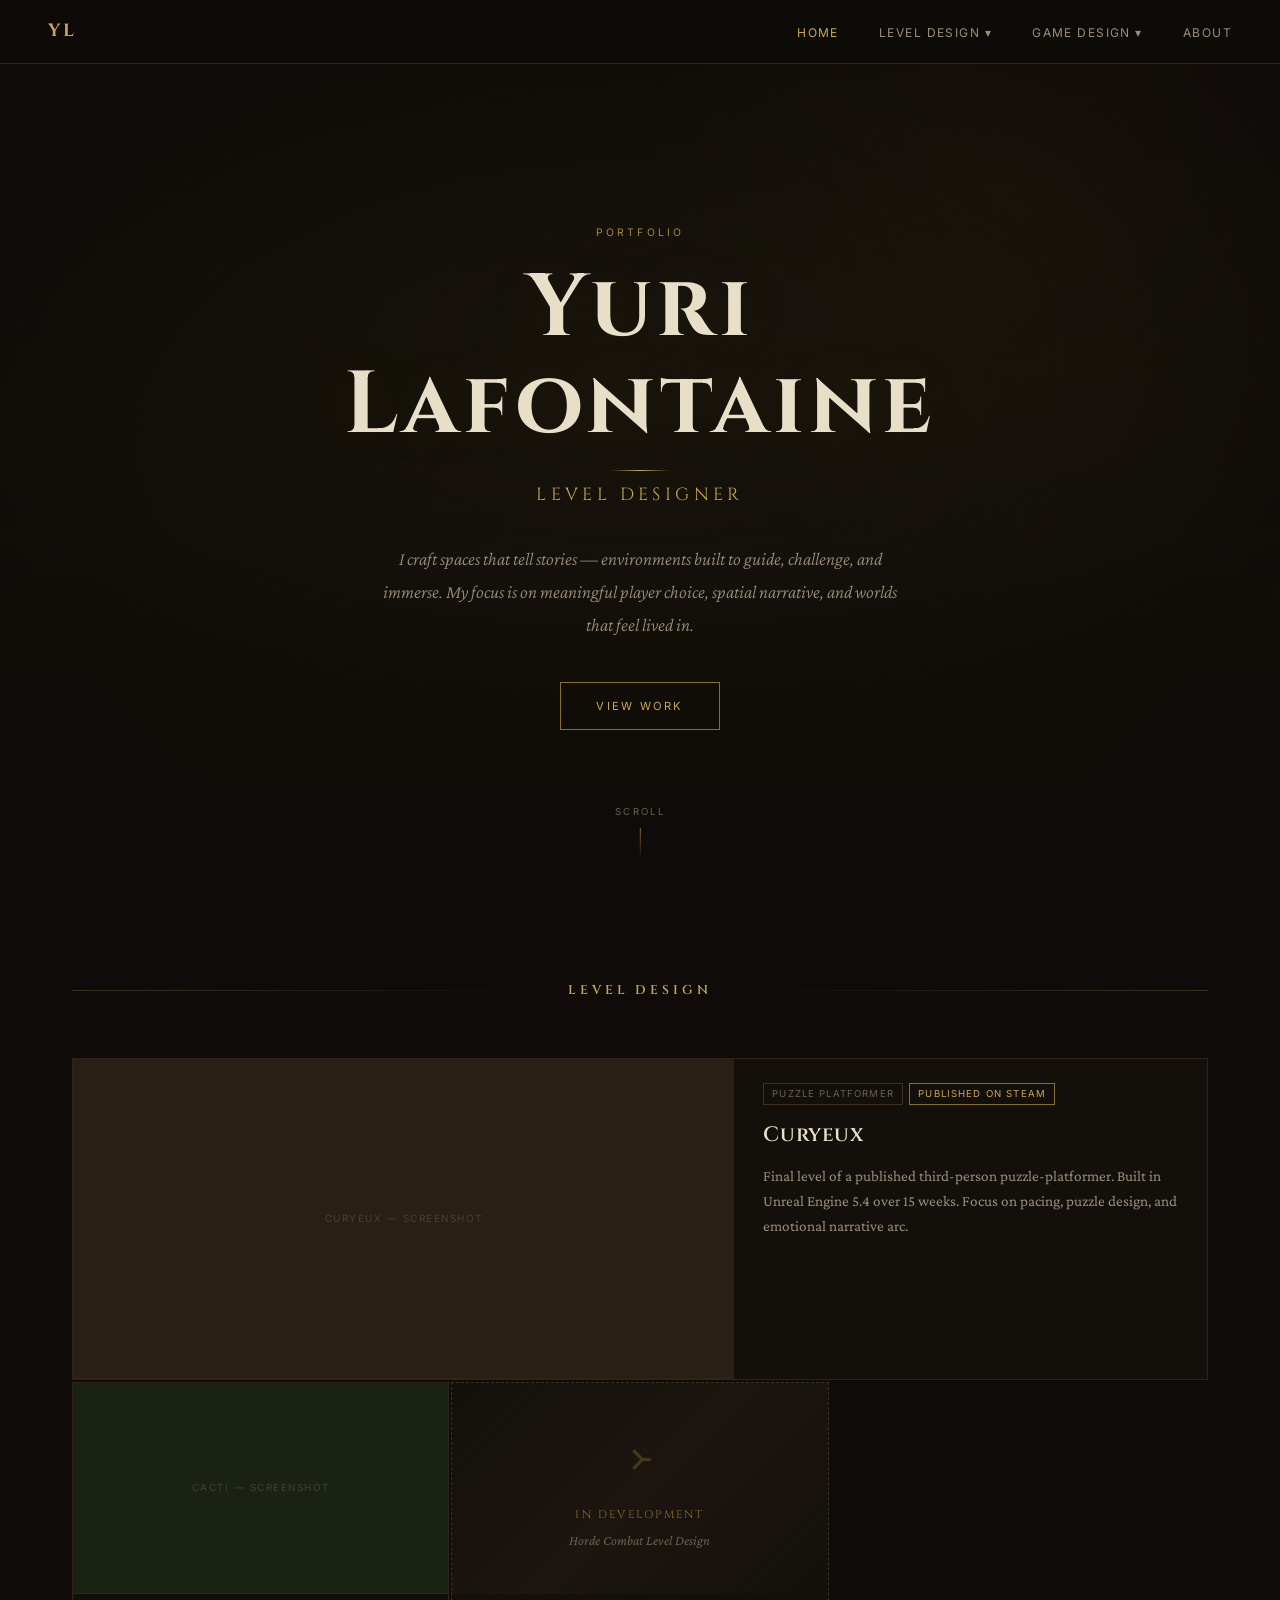
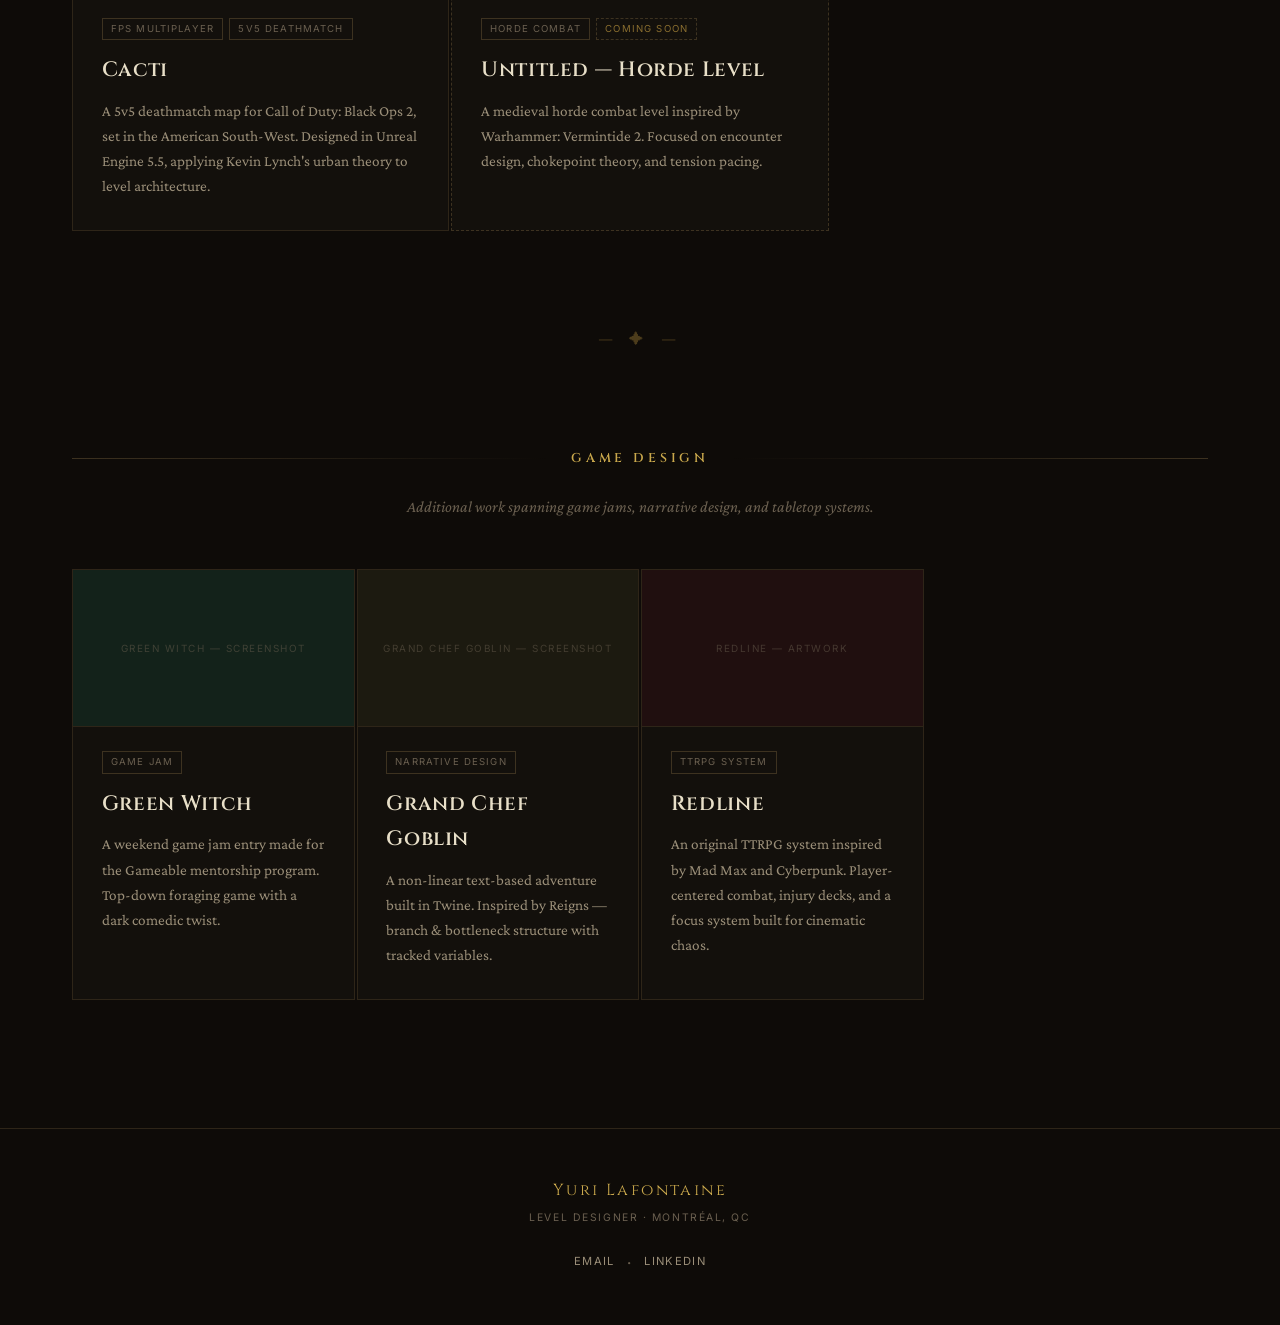
==== index.html @ 0c96fd13 "initial portfolio" ====
<!DOCTYPE html>
<html lang="en">
<head>
  <meta charset="UTF-8" />
  <meta name="viewport" content="width=device-width, initial-scale=1.0"/>
  <title>Yuri Lafontaine — Level Designer</title>
  <link rel="preconnect" href="https://fonts.googleapis.com">
  <link rel="preconnect" href="https://fonts.gstatic.com" crossorigin>
  <link href="https://fonts.googleapis.com/css2?family=Cinzel:wght@400;600;700&family=Crimson+Pro:ital,wght@0,300;0,400;0,600;1,300;1,400&family=Inter:wght@300;400&display=swap" rel="stylesheet">
  <link rel="stylesheet" href="style.css">
</head>
<body>

  <!-- NAV -->
  <nav class="nav">
    <a href="index.html" class="nav-logo">YL</a>
    <ul class="nav-links">
      <li><a href="index.html" class="active">Home</a></li>
      <li class="nav-dropdown">
        <a href="#">Level Design ▾</a>
        <ul class="dropdown-menu">
          <li><a href="curyeux.html">Curyeux</a></li>
          <li><a href="cacti.html">Cacti</a></li>
          <li><a href="coming-soon.html" class="coming-soon-link">Untitled Project <span class="badge">Soon</span></a></li>
        </ul>
      </li>
      <li class="nav-dropdown">
        <a href="#">Game Design ▾</a>
        <ul class="dropdown-menu">
          <li><a href="green-witch.html">Green Witch</a></li>
          <li><a href="grand-chef-goblin.html">Grand Chef Goblin</a></li>
          <li><a href="redline.html">Redline</a></li>
        </ul>
      </li>
      <li><a href="about.html">About</a></li>
    </ul>
    <button class="nav-toggle" id="navToggle">☰</button>
  </nav>

  <!-- HERO -->
  <header class="hero">
    <div class="hero-bg"></div>
    <div class="parchment-overlay"></div>
    <div class="hero-content">
      <p class="hero-eyebrow">Portfolio</p>
      <h1 class="hero-name">Yuri Lafontaine</h1>
      <p class="hero-title">Level Designer</p>
      <p class="hero-bio">I craft spaces that tell stories — environments built to guide, challenge, and immerse. My focus is on meaningful player choice, spatial narrative, and worlds that feel lived in.</p>
      <a href="#level-design" class="hero-cta">View Work</a>
    </div>
    <div class="hero-scroll-hint">scroll</div>
  </header>

  <!-- LEVEL DESIGN SECTION -->
  <section class="section" id="level-design">
    <div class="section-header">
      <div class="section-rule"></div>
      <h2 class="section-title">Level Design</h2>
      <div class="section-rule"></div>
    </div>

    <div class="projects-grid">

      <!-- Curyeux -->
      <a href="curyeux.html" class="project-card featured">
        <div class="project-img-wrap">
          <div class="project-img placeholder-img" style="--ph-color: #2a1f14;">
            <span class="placeholder-label">Curyeux — Screenshot</span>
          </div>
          <div class="project-overlay">
            <span class="project-view">View Case Study →</span>
          </div>
        </div>
        <div class="project-info">
          <div class="project-tags">
            <span class="tag">Puzzle Platformer</span>
            <span class="tag tag-highlight">Published on Steam</span>
          </div>
          <h3 class="project-title">Curyeux</h3>
          <p class="project-desc">Final level of a published third-person puzzle-platformer. Built in Unreal Engine 5.4 over 15 weeks. Focus on pacing, puzzle design, and emotional narrative arc.</p>
        </div>
      </a>

      <!-- Cacti -->
      <a href="cacti.html" class="project-card">
        <div class="project-img-wrap">
          <div class="project-img placeholder-img" style="--ph-color: #1a2214;">
            <span class="placeholder-label">Cacti — Screenshot</span>
          </div>
          <div class="project-overlay">
            <span class="project-view">View Case Study →</span>
          </div>
        </div>
        <div class="project-info">
          <div class="project-tags">
            <span class="tag">FPS Multiplayer</span>
            <span class="tag">5v5 Deathmatch</span>
          </div>
          <h3 class="project-title">Cacti</h3>
          <p class="project-desc">A 5v5 deathmatch map for Call of Duty: Black Ops 2, set in the American South-West. Designed in Unreal Engine 5.5, applying Kevin Lynch's urban theory to level architecture.</p>
        </div>
      </a>

      <!-- Coming Soon -->
      <a href="coming-soon.html" class="project-card project-card--coming-soon">
        <div class="project-img-wrap">
          <div class="project-img coming-soon-img">
            <div class="coming-soon-inner">
              <div class="coming-soon-rune">᚛</div>
              <p class="coming-soon-text">In Development</p>
              <p class="coming-soon-sub">Horde Combat Level Design</p>
            </div>
          </div>
        </div>
        <div class="project-info">
          <div class="project-tags">
            <span class="tag">Horde Combat</span>
            <span class="tag tag-soon">Coming Soon</span>
          </div>
          <h3 class="project-title">Untitled — Horde Level</h3>
          <p class="project-desc">A medieval horde combat level inspired by Warhammer: Vermintide 2. Focused on encounter design, chokepoint theory, and tension pacing.</p>
        </div>
      </a>

    </div>
  </section>

  <!-- DIVIDER -->
  <div class="section-divider">
    <div class="divider-ornament">⸻ ✦ ⸻</div>
  </div>

  <!-- GAME DESIGN SECTION -->
  <section class="section" id="game-design">
    <div class="section-header">
      <div class="section-rule"></div>
      <h2 class="section-title">Game Design</h2>
      <div class="section-rule"></div>
    </div>
    <p class="section-subtitle">Additional work spanning game jams, narrative design, and tabletop systems.</p>

    <div class="projects-grid projects-grid--small">

      <a href="green-witch.html" class="project-card project-card--sm">
        <div class="project-img-wrap">
          <div class="project-img placeholder-img" style="--ph-color: #13221a;">
            <span class="placeholder-label">Green Witch — Screenshot</span>
          </div>
          <div class="project-overlay">
            <span class="project-view">View Project →</span>
          </div>
        </div>
        <div class="project-info">
          <div class="project-tags"><span class="tag">Game Jam</span></div>
          <h3 class="project-title">Green Witch</h3>
          <p class="project-desc">A weekend game jam entry made for the Gameable mentorship program. Top-down foraging game with a dark comedic twist.</p>
        </div>
      </a>

      <a href="grand-chef-goblin.html" class="project-card project-card--sm">
        <div class="project-img-wrap">
          <div class="project-img placeholder-img" style="--ph-color: #1c1a10;">
            <span class="placeholder-label">Grand Chef Goblin — Screenshot</span>
          </div>
          <div class="project-overlay">
            <span class="project-view">View Project →</span>
          </div>
        </div>
        <div class="project-info">
          <div class="project-tags"><span class="tag">Narrative Design</span></div>
          <h3 class="project-title">Grand Chef Goblin</h3>
          <p class="project-desc">A non-linear text-based adventure built in Twine. Inspired by Reigns — branch & bottleneck structure with tracked variables.</p>
        </div>
      </a>

      <a href="redline.html" class="project-card project-card--sm">
        <div class="project-img-wrap">
          <div class="project-img placeholder-img" style="--ph-color: #200f0f;">
            <span class="placeholder-label">Redline — Artwork</span>
          </div>
          <div class="project-overlay">
            <span class="project-view">View Project →</span>
          </div>
        </div>
        <div class="project-info">
          <div class="project-tags"><span class="tag">TTRPG System</span></div>
          <h3 class="project-title">Redline</h3>
          <p class="project-desc">An original TTRPG system inspired by Mad Max and Cyberpunk. Player-centered combat, injury decks, and a focus system built for cinematic chaos.</p>
        </div>
      </a>

    </div>
  </section>

  <!-- FOOTER -->
  <footer class="footer">
    <div class="footer-inner">
      <p class="footer-name">Yuri Lafontaine</p>
      <p class="footer-role">Level Designer · Montréal, QC</p>
      <div class="footer-links">
        <a href="mailto:your@email.com" class="footer-link">Email</a>
        <span class="footer-sep">·</span>
        <a href="https://linkedin.com/in/yourprofile" target="_blank" class="footer-link">LinkedIn</a>
      </div>
    </div>
  </footer>

  <script src="main.js"></script>
</body>
</html>
---- style.css ----
/* ============================================
   YURI LAFONTAINE — PORTFOLIO
   Dark Fantasy Theme · Aged Gold Accent
   ============================================ */

:root {
  --bg:           #0e0b08;
  --bg-card:      #13100c;
  --bg-card-hover:#1a1510;
  --surface:      #1c1712;
  --border:       #2e2518;
  --border-light: #3d3220;

  --gold:         #c9a84c;
  --gold-dim:     #8a6e2f;
  --gold-bright:  #e2c06a;
  --gold-glow:    rgba(201, 168, 76, 0.15);

  --text:         #e8dfc8;
  --text-muted:   #9a8e78;
  --text-dim:     #6b6050;

  --font-display: 'Cinzel', serif;
  --font-body:    'Crimson Pro', serif;
  --font-ui:      'Inter', sans-serif;

  --radius:       2px;
  --transition:   0.3s ease;
}

/* ---- RESET ---- */
*, *::before, *::after { box-sizing: border-box; margin: 0; padding: 0; }
html { scroll-behavior: smooth; }

body {
  background: var(--bg);
  color: var(--text);
  font-family: var(--font-body);
  font-size: 18px;
  line-height: 1.7;
  overflow-x: hidden;
}

/* Subtle parchment noise texture overlay */
body::before {
  content: '';
  position: fixed;
  inset: 0;
  background-image: url("data:image/svg+xml,%3Csvg xmlns='http://www.w3.org/2000/svg' width='300' height='300'%3E%3Cfilter id='n'%3E%3CfeTurbulence type='fractalNoise' baseFrequency='0.75' numOctaves='4' stitchTiles='stitch'/%3E%3C/filter%3E%3Crect width='300' height='300' filter='url(%23n)' opacity='0.03'/%3E%3C/svg%3E");
  pointer-events: none;
  z-index: 0;
  opacity: 0.4;
}

a { text-decoration: none; color: inherit; }
img { max-width: 100%; display: block; }

/* ============================================
   NAVIGATION
   ============================================ */
.nav {
  position: fixed;
  top: 0; left: 0; right: 0;
  z-index: 100;
  display: flex;
  align-items: center;
  justify-content: space-between;
  padding: 0 3rem;
  height: 64px;
  background: rgba(14, 11, 8, 0.92);
  backdrop-filter: blur(8px);
  border-bottom: 1px solid var(--border);
}

.nav-logo {
  font-family: var(--font-display);
  font-size: 1.1rem;
  font-weight: 700;
  color: var(--gold);
  letter-spacing: 0.15em;
  transition: color var(--transition);
}
.nav-logo:hover { color: var(--gold-bright); }

.nav-links {
  display: flex;
  list-style: none;
  gap: 2.5rem;
  align-items: center;
}

.nav-links a {
  font-family: var(--font-ui);
  font-size: 0.75rem;
  font-weight: 400;
  letter-spacing: 0.12em;
  text-transform: uppercase;
  color: var(--text-muted);
  transition: color var(--transition);
}
.nav-links a:hover,
.nav-links a.active { color: var(--gold); }

/* Dropdowns */
.nav-dropdown { position: relative; }

.dropdown-menu {
  display: none;
  position: absolute;
  top: calc(100% + 12px);
  left: 50%;
  transform: translateX(-50%);
  background: var(--surface);
  border: 1px solid var(--border-light);
  list-style: none;
  min-width: 200px;
  padding: 0.5rem 0;
  z-index: 200;
}

.nav-dropdown:hover .dropdown-menu { display: block; }

.dropdown-menu li a {
  display: block;
  padding: 0.6rem 1.2rem;
  font-size: 0.72rem;
  letter-spacing: 0.1em;
  color: var(--text-muted);
  transition: all var(--transition);
}
.dropdown-menu li a:hover {
  color: var(--gold);
  background: var(--gold-glow);
  padding-left: 1.5rem;
}

.coming-soon-link { opacity: 0.65; }
.badge {
  display: inline-block;
  font-size: 0.55rem;
  background: var(--gold);
  color: var(--bg);
  padding: 1px 5px;
  letter-spacing: 0.08em;
  vertical-align: middle;
  margin-left: 6px;
}

.nav-toggle {
  display: none;
  background: none;
  border: none;
  color: var(--gold);
  font-size: 1.3rem;
  cursor: pointer;
}

/* ============================================
   HERO
   ============================================ */
.hero {
  position: relative;
  min-height: 100vh;
  display: flex;
  align-items: center;
  justify-content: center;
  padding: 8rem 2rem 4rem;
  overflow: hidden;
}

.hero-bg {
  position: absolute;
  inset: 0;
  background:
    radial-gradient(ellipse 80% 60% at 50% 40%, rgba(201,168,76,0.04) 0%, transparent 70%),
    radial-gradient(ellipse 50% 80% at 80% 20%, rgba(100,60,20,0.08) 0%, transparent 60%),
    linear-gradient(180deg, #0e0b08 0%, #110e09 60%, #0e0b08 100%);
}

/* Parchment vignette */
.parchment-overlay {
  position: absolute;
  inset: 0;
  background: radial-gradient(ellipse 100% 100% at 50% 50%, transparent 40%, rgba(14,11,8,0.6) 100%);
  pointer-events: none;
}

.hero-content {
  position: relative;
  text-align: center;
  max-width: 700px;
  z-index: 1;
  animation: heroFadeIn 1.2s ease forwards;
}

@keyframes heroFadeIn {
  from { opacity: 0; transform: translateY(24px); }
  to   { opacity: 1; transform: translateY(0); }
}

.hero-eyebrow {
  font-family: var(--font-ui);
  font-size: 0.65rem;
  letter-spacing: 0.3em;
  text-transform: uppercase;
  color: var(--gold);
  margin-bottom: 1.2rem;
  opacity: 0.8;
}

.hero-name {
  font-family: var(--font-display);
  font-size: clamp(2.8rem, 7vw, 5.5rem);
  font-weight: 700;
  color: var(--text);
  letter-spacing: 0.05em;
  line-height: 1.1;
  margin-bottom: 0.6rem;
  text-shadow: 0 0 60px rgba(201,168,76,0.1);
}

.hero-title {
  font-family: var(--font-display);
  font-size: clamp(0.85rem, 2vw, 1.1rem);
  font-weight: 400;
  color: var(--gold);
  letter-spacing: 0.25em;
  text-transform: uppercase;
  margin-bottom: 2rem;
}

.hero-bio {
  font-family: var(--font-body);
  font-size: 1.15rem;
  font-weight: 300;
  color: var(--text-muted);
  font-style: italic;
  max-width: 520px;
  margin: 0 auto 2.5rem;
  line-height: 1.8;
}

/* Gold ornament line under name */
.hero-name::after {
  content: '';
  display: block;
  width: 60px;
  height: 1px;
  background: linear-gradient(90deg, transparent, var(--gold), transparent);
  margin: 1rem auto 0;
}

.hero-cta {
  display: inline-block;
  font-family: var(--font-ui);
  font-size: 0.7rem;
  letter-spacing: 0.2em;
  text-transform: uppercase;
  color: var(--gold);
  border: 1px solid var(--gold-dim);
  padding: 0.85rem 2.2rem;
  transition: all var(--transition);
  position: relative;
  overflow: hidden;
}

.hero-cta::before {
  content: '';
  position: absolute;
  inset: 0;
  background: var(--gold-glow);
  transform: scaleX(0);
  transform-origin: left;
  transition: transform var(--transition);
}

.hero-cta:hover {
  border-color: var(--gold);
  color: var(--gold-bright);
}
.hero-cta:hover::before { transform: scaleX(1); }

.hero-scroll-hint {
  position: absolute;
  bottom: 2.5rem;
  left: 50%;
  transform: translateX(-50%);
  font-family: var(--font-ui);
  font-size: 0.6rem;
  letter-spacing: 0.25em;
  text-transform: uppercase;
  color: var(--text-dim);
  animation: scrollBob 2s ease-in-out infinite;
}

.hero-scroll-hint::after {
  content: '';
  display: block;
  width: 1px;
  height: 32px;
  background: linear-gradient(to bottom, var(--gold-dim), transparent);
  margin: 0.5rem auto 0;
}

@keyframes scrollBob {
  0%, 100% { transform: translateX(-50%) translateY(0); }
  50%       { transform: translateX(-50%) translateY(6px); }
}

/* ============================================
   SECTIONS
   ============================================ */
.section {
  position: relative;
  z-index: 1;
  max-width: 1200px;
  margin: 0 auto;
  padding: 5rem 2rem;
}

.section-header {
  display: flex;
  align-items: center;
  gap: 1.5rem;
  margin-bottom: 3.5rem;
}

.section-rule {
  flex: 1;
  height: 1px;
  background: linear-gradient(90deg, transparent, var(--border-light));
}
.section-rule:first-child {
  background: linear-gradient(90deg, var(--border-light), transparent);
}

.section-title {
  font-family: var(--font-display);
  font-size: 0.8rem;
  font-weight: 600;
  letter-spacing: 0.3em;
  text-transform: uppercase;
  color: var(--gold);
  white-space: nowrap;
}

.section-subtitle {
  font-family: var(--font-body);
  font-size: 1rem;
  color: var(--text-dim);
  font-style: italic;
  text-align: center;
  margin-top: -2rem;
  margin-bottom: 3rem;
}

/* ============================================
   PROJECT CARDS
   ============================================ */
.projects-grid {
  display: grid;
  grid-template-columns: repeat(auto-fill, minmax(340px, 1fr));
  gap: 2px;
}

.projects-grid--small {
  grid-template-columns: repeat(auto-fill, minmax(280px, 1fr));
}

.project-card {
  display: block;
  background: var(--bg-card);
  border: 1px solid var(--border);
  transition: all var(--transition);
  position: relative;
  overflow: hidden;
}

.project-card:hover {
  border-color: var(--gold-dim);
  background: var(--bg-card-hover);
  transform: translateY(-3px);
  box-shadow: 0 12px 40px rgba(0,0,0,0.5), 0 0 0 1px rgba(201,168,76,0.1);
}

/* Featured card spans full width on large screens */
.project-card.featured {
  grid-column: 1 / -1;
  display: grid;
  grid-template-columns: 1.4fr 1fr;
}

.project-card.featured .project-img-wrap {
  aspect-ratio: auto;
  min-height: 320px;
}

/* Image wrap */
.project-img-wrap {
  position: relative;
  aspect-ratio: 16/9;
  overflow: hidden;
}

.project-img {
  width: 100%;
  height: 100%;
  object-fit: cover;
  transition: transform 0.5s ease;
}

.project-card:hover .project-img {
  transform: scale(1.03);
}

/* Placeholder styling */
.placeholder-img {
  background-color: var(--ph-color, #1a1510);
  display: flex;
  align-items: center;
  justify-content: center;
  border-bottom: 1px solid var(--border);
}

.placeholder-label {
  font-family: var(--font-ui);
  font-size: 0.62rem;
  letter-spacing: 0.15em;
  text-transform: uppercase;
  color: var(--text-dim);
  opacity: 0.5;
}

/* Coming soon card */
.project-card--coming-soon {
  border-style: dashed;
  border-color: var(--border-light);
  cursor: pointer;
}

.project-card--coming-soon:hover {
  border-style: dashed;
  border-color: var(--gold-dim);
}

.coming-soon-img {
  background: linear-gradient(135deg, #13100c 0%, #1c1510 50%, #13100c 100%);
  display: flex;
  align-items: center;
  justify-content: center;
  width: 100%;
  height: 100%;
}

.coming-soon-inner {
  text-align: center;
}

.coming-soon-rune {
  font-size: 2.5rem;
  color: var(--gold-dim);
  opacity: 0.4;
  display: block;
  margin-bottom: 0.8rem;
  animation: runeFlicker 4s ease-in-out infinite;
}

@keyframes runeFlicker {
  0%, 100% { opacity: 0.4; }
  50%       { opacity: 0.7; }
}

.coming-soon-text {
  font-family: var(--font-display);
  font-size: 0.7rem;
  letter-spacing: 0.2em;
  text-transform: uppercase;
  color: var(--gold-dim);
  margin-bottom: 0.3rem;
}

.coming-soon-sub {
  font-family: var(--font-body);
  font-size: 0.85rem;
  font-style: italic;
  color: var(--text-dim);
}

/* Overlay on hover */
.project-overlay {
  position: absolute;
  inset: 0;
  background: rgba(14,11,8,0.75);
  display: flex;
  align-items: center;
  justify-content: center;
  opacity: 0;
  transition: opacity var(--transition);
}

.project-card:hover .project-overlay { opacity: 1; }

.project-view {
  font-family: var(--font-ui);
  font-size: 0.7rem;
  letter-spacing: 0.15em;
  text-transform: uppercase;
  color: var(--gold);
  border-bottom: 1px solid var(--gold-dim);
  padding-bottom: 2px;
}

/* Project info */
.project-info {
  padding: 1.5rem 1.8rem 2rem;
}

.project-tags {
  display: flex;
  flex-wrap: wrap;
  gap: 0.4rem;
  margin-bottom: 0.8rem;
}

.tag {
  font-family: var(--font-ui);
  font-size: 0.6rem;
  letter-spacing: 0.12em;
  text-transform: uppercase;
  color: var(--text-dim);
  border: 1px solid var(--border-light);
  padding: 2px 8px;
}

.tag-highlight {
  color: var(--gold);
  border-color: var(--gold-dim);
}

.tag-soon {
  color: var(--gold-dim);
  border-color: var(--border-light);
  border-style: dashed;
}

.project-title {
  font-family: var(--font-display);
  font-size: 1.3rem;
  font-weight: 600;
  color: var(--text);
  margin-bottom: 0.6rem;
  letter-spacing: 0.03em;
  transition: color var(--transition);
}

.project-card:hover .project-title { color: var(--gold-bright); }

.project-desc {
  font-family: var(--font-body);
  font-size: 0.95rem;
  color: var(--text-muted);
  line-height: 1.65;
}

/* ============================================
   DIVIDER
   ============================================ */
.section-divider {
  text-align: center;
  padding: 1rem 0;
  position: relative;
  z-index: 1;
}

.divider-ornament {
  font-family: var(--font-body);
  color: var(--gold-dim);
  letter-spacing: 0.5em;
  font-size: 0.9rem;
  opacity: 0.5;
}

/* ============================================
   FOOTER
   ============================================ */
.footer {
  border-top: 1px solid var(--border);
  padding: 3rem 2rem;
  text-align: center;
  position: relative;
  z-index: 1;
  margin-top: 3rem;
}

.footer-name {
  font-family: var(--font-display);
  font-size: 1rem;
  color: var(--gold);
  letter-spacing: 0.15em;
  margin-bottom: 0.3rem;
}

.footer-role {
  font-family: var(--font-ui);
  font-size: 0.65rem;
  letter-spacing: 0.15em;
  text-transform: uppercase;
  color: var(--text-dim);
  margin-bottom: 1.2rem;
}

.footer-links {
  display: flex;
  justify-content: center;
  align-items: center;
  gap: 0.8rem;
}

.footer-link {
  font-family: var(--font-ui);
  font-size: 0.7rem;
  letter-spacing: 0.12em;
  text-transform: uppercase;
  color: var(--text-muted);
  transition: color var(--transition);
}
.footer-link:hover { color: var(--gold); }

.footer-sep { color: var(--text-dim); }

/* ============================================
   INNER PAGE LAYOUT (case studies)
   ============================================ */
.page-hero {
  padding: 9rem 2rem 4rem;
  max-width: 900px;
  margin: 0 auto;
  position: relative;
  z-index: 1;
}

.page-back {
  font-family: var(--font-ui);
  font-size: 0.65rem;
  letter-spacing: 0.15em;
  text-transform: uppercase;
  color: var(--text-dim);
  display: inline-flex;
  align-items: center;
  gap: 0.5rem;
  margin-bottom: 2rem;
  transition: color var(--transition);
}
.page-back:hover { color: var(--gold); }

.page-eyebrow {
  font-family: var(--font-ui);
  font-size: 0.65rem;
  letter-spacing: 0.25em;
  text-transform: uppercase;
  color: var(--gold);
  margin-bottom: 0.8rem;
}

.page-title {
  font-family: var(--font-display);
  font-size: clamp(2rem, 5vw, 3.5rem);
  font-weight: 700;
  color: var(--text);
  letter-spacing: 0.03em;
  line-height: 1.15;
  margin-bottom: 0.8rem;
}

.page-subtitle {
  font-family: var(--font-body);
  font-size: 1.1rem;
  font-style: italic;
  color: var(--text-muted);
  margin-bottom: 2rem;
}

.page-tags {
  display: flex;
  flex-wrap: wrap;
  gap: 0.5rem;
  margin-bottom: 1.5rem;
}

.page-rule {
  height: 1px;
  background: linear-gradient(90deg, var(--gold-dim), transparent);
  margin: 2rem 0;
}

/* Content area */
.page-content {
  max-width: 900px;
  margin: 0 auto;
  padding: 0 2rem 6rem;
  position: relative;
  z-index: 1;
}

.content-section {
  margin-bottom: 4rem;
}

.content-heading {
  font-family: var(--font-display);
  font-size: 0.75rem;
  font-weight: 600;
  letter-spacing: 0.25em;
  text-transform: uppercase;
  color: var(--gold);
  margin-bottom: 1.5rem;
  display: flex;
  align-items: center;
  gap: 1rem;
}

.content-heading::after {
  content: '';
  flex: 1;
  height: 1px;
  background: var(--border);
}

.content-body {
  font-size: 1.05rem;
  color: var(--text-muted);
  line-height: 1.8;
}

.content-body p { margin-bottom: 1rem; }

/* Info grid for roles/tools */
.info-grid {
  display: grid;
  grid-template-columns: repeat(auto-fill, minmax(200px, 1fr));
  gap: 1.5rem;
  margin-bottom: 2rem;
}

.info-item {}
.info-label {
  font-family: var(--font-ui);
  font-size: 0.6rem;
  letter-spacing: 0.2em;
  text-transform: uppercase;
  color: var(--gold-dim);
  margin-bottom: 0.3rem;
}
.info-value {
  font-family: var(--font-body);
  font-size: 1rem;
  color: var(--text);
}

/* Image placeholder in content */
.content-img-placeholder {
  width: 100%;
  background: var(--surface);
  border: 1px solid var(--border);
  display: flex;
  align-items: center;
  justify-content: center;
  margin: 2rem 0;
  font-family: var(--font-ui);
  font-size: 0.62rem;
  letter-spacing: 0.15em;
  text-transform: uppercase;
  color: var(--text-dim);
  opacity: 0.5;
}

.content-img-placeholder--wide { aspect-ratio: 16/6; }
.content-img-placeholder--square { aspect-ratio: 1; max-width: 400px; }
.content-img-placeholder--tall { aspect-ratio: 4/3; }

/* Reflection cards */
.reflection-grid {
  display: grid;
  grid-template-columns: repeat(auto-fill, minmax(240px, 1fr));
  gap: 1.5rem;
}

.reflection-card {
  background: var(--surface);
  border: 1px solid var(--border);
  padding: 1.5rem;
}

.reflection-problem {
  font-family: var(--font-ui);
  font-size: 0.6rem;
  letter-spacing: 0.15em;
  text-transform: uppercase;
  color: var(--text-dim);
  margin-bottom: 0.4rem;
}

.reflection-title {
  font-family: var(--font-display);
  font-size: 0.9rem;
  color: var(--gold);
  margin-bottom: 0.8rem;
  letter-spacing: 0.05em;
}

.reflection-body {
  font-family: var(--font-body);
  font-size: 0.9rem;
  color: var(--text-muted);
  line-height: 1.65;
}

/* External link button */
.ext-link {
  display: inline-flex;
  align-items: center;
  gap: 0.5rem;
  font-family: var(--font-ui);
  font-size: 0.68rem;
  letter-spacing: 0.15em;
  text-transform: uppercase;
  color: var(--gold);
  border: 1px solid var(--gold-dim);
  padding: 0.7rem 1.5rem;
  margin-bottom: 2rem;
  transition: all var(--transition);
}
.ext-link:hover {
  background: var(--gold-glow);
  border-color: var(--gold);
}

/* ============================================
   ABOUT PAGE
   ============================================ */
.about-grid {
  display: grid;
  grid-template-columns: 1fr 2fr;
  gap: 4rem;
  align-items: start;
  margin-top: 2rem;
}

.about-photo-wrap {
  position: sticky;
  top: 5rem;
}

.about-photo {
  width: 100%;
  aspect-ratio: 3/4;
  background: var(--surface);
  border: 1px solid var(--border);
  display: flex;
  align-items: center;
  justify-content: center;
  font-family: var(--font-ui);
  font-size: 0.6rem;
  letter-spacing: 0.15em;
  color: var(--text-dim);
  text-transform: uppercase;
  opacity: 0.5;
  margin-bottom: 1.5rem;
}

.about-text h2 {
  font-family: var(--font-display);
  font-size: 1.8rem;
  font-weight: 600;
  color: var(--text);
  margin-bottom: 0.3rem;
}

.about-text .subtitle {
  font-family: var(--font-display);
  font-size: 0.8rem;
  letter-spacing: 0.2em;
  text-transform: uppercase;
  color: var(--gold);
  margin-bottom: 2rem;
}

.about-text p {
  font-family: var(--font-body);
  font-size: 1.05rem;
  color: var(--text-muted);
  line-height: 1.85;
  margin-bottom: 1.2rem;
}

.skills-list {
  display: flex;
  flex-wrap: wrap;
  gap: 0.5rem;
  margin-top: 2rem;
}

/* ============================================
   COMING SOON PAGE
   ============================================ */
.coming-soon-page {
  min-height: 80vh;
  display: flex;
  flex-direction: column;
  align-items: center;
  justify-content: center;
  text-align: center;
  padding: 6rem 2rem;
  position: relative;
  z-index: 1;
}

.coming-soon-page .rune-large {
  font-size: 4rem;
  color: var(--gold-dim);
  opacity: 0.3;
  margin-bottom: 2rem;
  display: block;
  animation: runeFlicker 3s ease-in-out infinite;
}

.coming-soon-page h1 {
  font-family: var(--font-display);
  font-size: clamp(1.8rem, 4vw, 3rem);
  color: var(--text);
  margin-bottom: 0.8rem;
}

.coming-soon-page p {
  font-family: var(--font-body);
  font-size: 1.1rem;
  font-style: italic;
  color: var(--text-muted);
  max-width: 500px;
  margin-bottom: 2.5rem;
}

/* ============================================
   RESPONSIVE
   ============================================ */
@media (max-width: 768px) {
  .nav { padding: 0 1.2rem; }
  .nav-links { display: none; }
  .nav-links.open {
    display: flex;
    flex-direction: column;
    position: fixed;
    top: 64px; left: 0; right: 0;
    background: var(--bg);
    border-bottom: 1px solid var(--border);
    padding: 1.5rem;
    gap: 1.2rem;
  }
  .nav-toggle { display: block; }
  .dropdown-menu { position: static; transform: none; background: transparent; border: none; padding: 0.5rem 0 0 1rem; }
  .nav-dropdown:hover .dropdown-menu { display: none; }
  .nav-dropdown.open .dropdown-menu { display: block; }

  .project-card.featured {
    grid-template-columns: 1fr;
  }
  .project-card.featured .project-img-wrap {
    min-height: auto;
    aspect-ratio: 16/9;
  }

  .about-grid {
    grid-template-columns: 1fr;
  }
  .about-photo-wrap { position: static; }
}
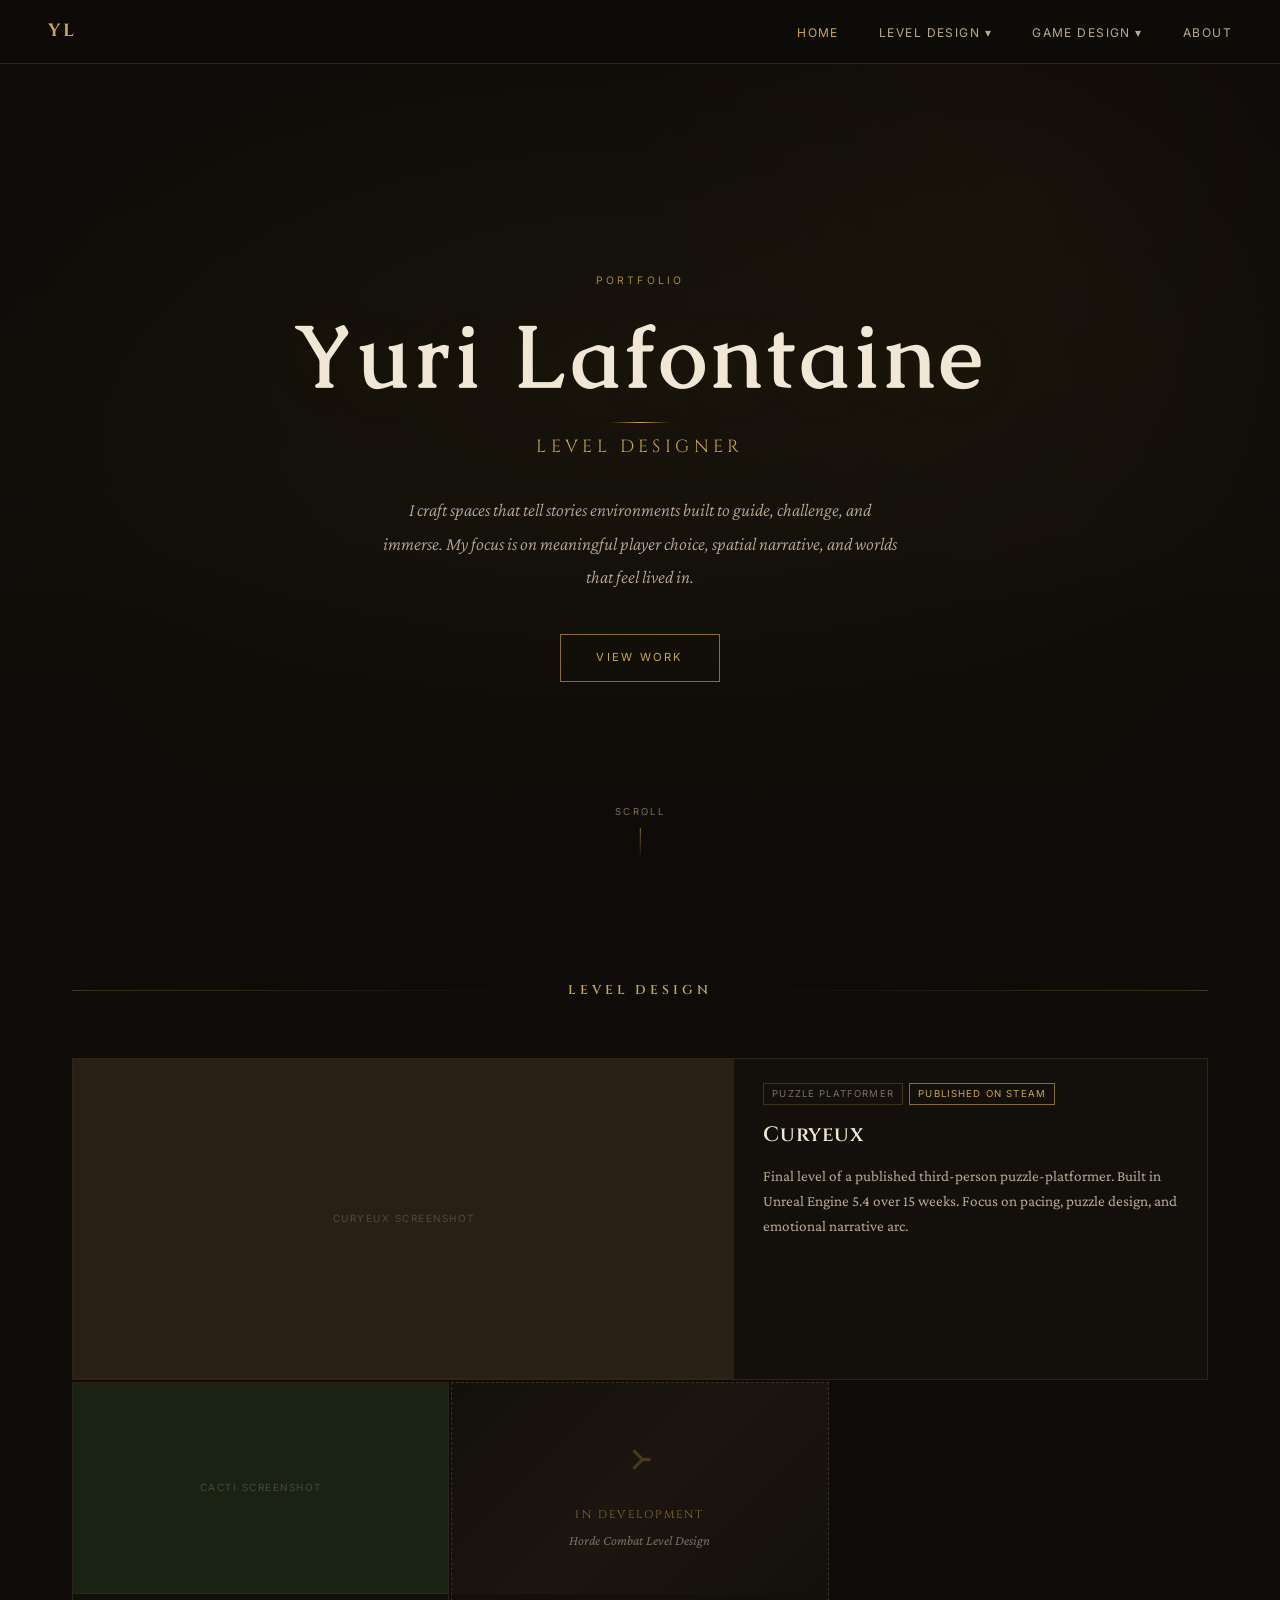
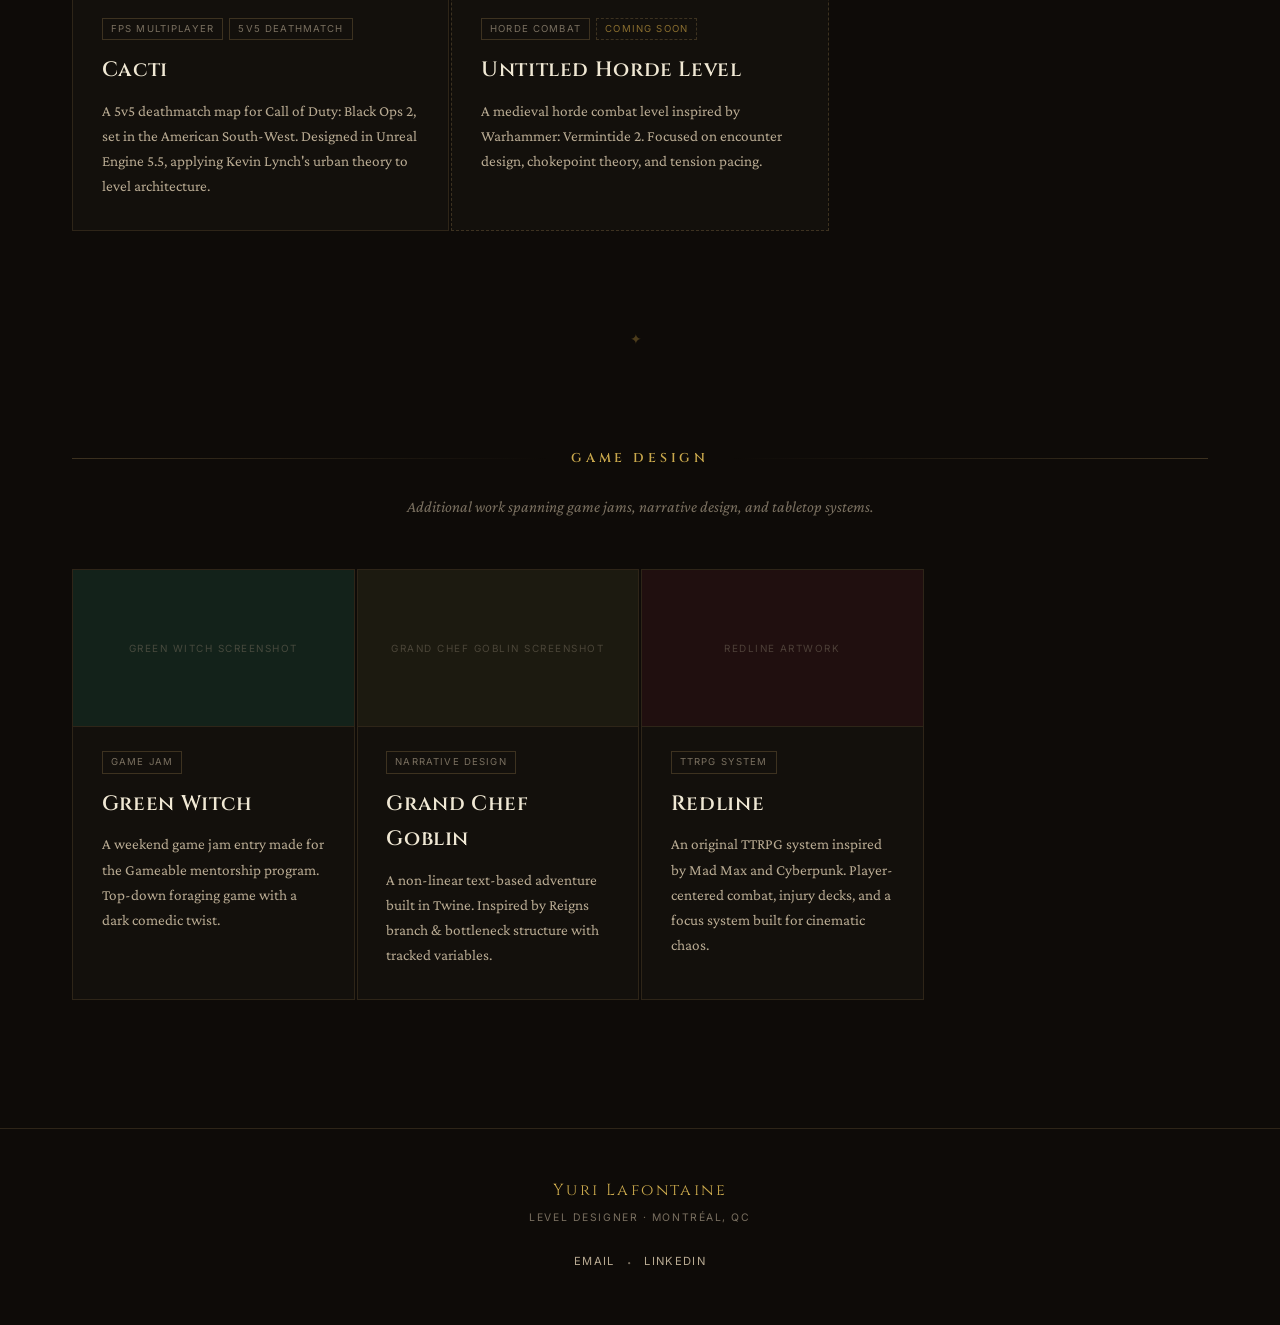
==== commit f82f97f4: "typo, dropdown fix, text brightness" ====
--- a/index.html
+++ b/index.html
@@ -3,10 +3,10 @@
 <head>
   <meta charset="UTF-8" />
   <meta name="viewport" content="width=device-width, initial-scale=1.0"/>
-  <title>Yuri Lafontaine — Level Designer</title>
+  <title>Yuri Lafontaine Level Designer</title>
   <link rel="preconnect" href="https://fonts.googleapis.com">
   <link rel="preconnect" href="https://fonts.gstatic.com" crossorigin>
-  <link href="https://fonts.googleapis.com/css2?family=Cinzel:wght@400;600;700&family=Crimson+Pro:ital,wght@0,300;0,400;0,600;1,300;1,400&family=Inter:wght@300;400&display=swap" rel="stylesheet">
+  <link href="https://fonts.googleapis.com/css2?family=Caudex:wght@400;700&family=Cinzel:wght@400;600;700&family=Crimson+Pro:ital,wght@0,300;0,400;0,600;1,300;1,400&family=Inter:wght@300;400&display=swap" rel="stylesheet">
   <link rel="stylesheet" href="style.css">
 </head>
 <body>
@@ -45,7 +45,7 @@
       <p class="hero-eyebrow">Portfolio</p>
       <h1 class="hero-name">Yuri Lafontaine</h1>
       <p class="hero-title">Level Designer</p>
-      <p class="hero-bio">I craft spaces that tell stories — environments built to guide, challenge, and immerse. My focus is on meaningful player choice, spatial narrative, and worlds that feel lived in.</p>
+      <p class="hero-bio">I craft spaces that tell stories environments built to guide, challenge, and immerse. My focus is on meaningful player choice, spatial narrative, and worlds that feel lived in.</p>
       <a href="#level-design" class="hero-cta">View Work</a>
     </div>
     <div class="hero-scroll-hint">scroll</div>
@@ -65,7 +65,7 @@
       <a href="curyeux.html" class="project-card featured">
         <div class="project-img-wrap">
           <div class="project-img placeholder-img" style="--ph-color: #2a1f14;">
-            <span class="placeholder-label">Curyeux — Screenshot</span>
+            <span class="placeholder-label">Curyeux Screenshot</span>
           </div>
           <div class="project-overlay">
             <span class="project-view">View Case Study →</span>
@@ -85,7 +85,7 @@
       <a href="cacti.html" class="project-card">
         <div class="project-img-wrap">
           <div class="project-img placeholder-img" style="--ph-color: #1a2214;">
-            <span class="placeholder-label">Cacti — Screenshot</span>
+            <span class="placeholder-label">Cacti Screenshot</span>
           </div>
           <div class="project-overlay">
             <span class="project-view">View Case Study →</span>
@@ -117,7 +117,7 @@
             <span class="tag">Horde Combat</span>
             <span class="tag tag-soon">Coming Soon</span>
           </div>
-          <h3 class="project-title">Untitled — Horde Level</h3>
+          <h3 class="project-title">Untitled Horde Level</h3>
           <p class="project-desc">A medieval horde combat level inspired by Warhammer: Vermintide 2. Focused on encounter design, chokepoint theory, and tension pacing.</p>
         </div>
       </a>
@@ -127,7 +127,7 @@
 
   <!-- DIVIDER -->
   <div class="section-divider">
-    <div class="divider-ornament">⸻ ✦ ⸻</div>
+    <div class="divider-ornament">✦</div>
   </div>
 
   <!-- GAME DESIGN SECTION -->
@@ -144,7 +144,7 @@
       <a href="green-witch.html" class="project-card project-card--sm">
         <div class="project-img-wrap">
           <div class="project-img placeholder-img" style="--ph-color: #13221a;">
-            <span class="placeholder-label">Green Witch — Screenshot</span>
+            <span class="placeholder-label">Green Witch Screenshot</span>
           </div>
           <div class="project-overlay">
             <span class="project-view">View Project →</span>
@@ -160,7 +160,7 @@
       <a href="grand-chef-goblin.html" class="project-card project-card--sm">
         <div class="project-img-wrap">
           <div class="project-img placeholder-img" style="--ph-color: #1c1a10;">
-            <span class="placeholder-label">Grand Chef Goblin — Screenshot</span>
+            <span class="placeholder-label">Grand Chef Goblin Screenshot</span>
           </div>
           <div class="project-overlay">
             <span class="project-view">View Project →</span>
@@ -169,14 +169,14 @@
         <div class="project-info">
           <div class="project-tags"><span class="tag">Narrative Design</span></div>
           <h3 class="project-title">Grand Chef Goblin</h3>
-          <p class="project-desc">A non-linear text-based adventure built in Twine. Inspired by Reigns — branch & bottleneck structure with tracked variables.</p>
+          <p class="project-desc">A non-linear text-based adventure built in Twine. Inspired by Reigns branch & bottleneck structure with tracked variables.</p>
         </div>
       </a>
 
       <a href="redline.html" class="project-card project-card--sm">
         <div class="project-img-wrap">
           <div class="project-img placeholder-img" style="--ph-color: #200f0f;">
-            <span class="placeholder-label">Redline — Artwork</span>
+            <span class="placeholder-label">Redline Artwork</span>
           </div>
           <div class="project-overlay">
             <span class="project-view">View Project →</span>
--- a/style.css
+++ b/style.css
@@ -16,11 +16,12 @@
   --gold-bright:  #e2c06a;
   --gold-glow:    rgba(201, 168, 76, 0.15);
 
-  --text:         #e8dfc8;
-  --text-muted:   #9a8e78;
-  --text-dim:     #6b6050;
+  --text:         #f0e8d4;
+  --text-muted:   #b8aa92;
+  --text-dim:     #7a7060;
 
   --font-display: 'Cinzel', serif;
+  --font-name:    'Caudex', serif;
   --font-body:    'Crimson Pro', serif;
   --font-ui:      'Inter', sans-serif;
 
@@ -107,15 +108,24 @@
 .dropdown-menu {
   display: none;
   position: absolute;
-  top: calc(100% + 12px);
+  top: 100%;
   left: 50%;
   transform: translateX(-50%);
   background: var(--surface);
   border: 1px solid var(--border-light);
   list-style: none;
   min-width: 200px;
-  padding: 0.5rem 0;
+  padding: 0.8rem 0 0.5rem;
   z-index: 200;
+}
+
+.nav-dropdown::after {
+  content: '';
+  position: absolute;
+  top: 100%;
+  left: 0;
+  right: 0;
+  height: 8px;
 }
 
 .nav-dropdown:hover .dropdown-menu { display: block; }
@@ -209,7 +219,7 @@
 }
 
 .hero-name {
-  font-family: var(--font-display);
+  font-family: var(--font-name);
   font-size: clamp(2.8rem, 7vw, 5.5rem);
   font-weight: 700;
   color: var(--text);
